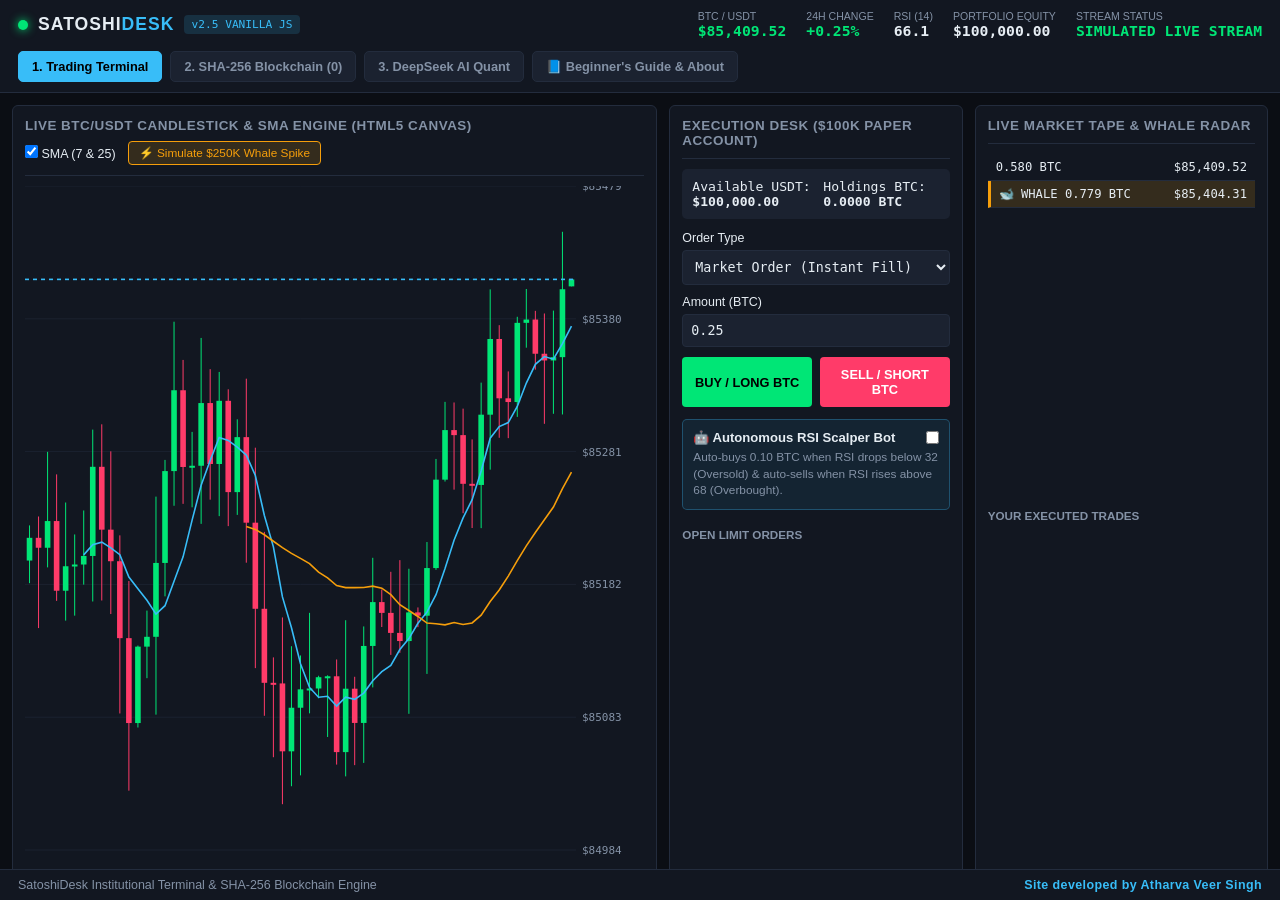
==== index.html @ bb0d8e06 "Add files via upload" ====
<!DOCTYPE html>
<html lang="en">
<head>
  <meta charset="UTF-8" />
  <meta name="viewport" content="width=device-width, initial-scale=1.0" />
  <title>SatoshiDesk | Institutional BTC Terminal & Blockchain Ledger</title>
  <link rel="stylesheet" href="style.css" />
</head>
<body>
  <!-- TOP INSTITUTIONAL HEADER -->
  <header class="topbar">
    <div class="brand">
      <span class="logo-dot"></span>
      <h1>SATOSHI<span>DESK</span></h1>
      <span class="badge">v2.5 VANILLA JS</span>
    </div>

    <div class="ticker-bar">
      <div class="stat">
        <span class="label">BTC / USDT</span>
        <span id="live-price" class="val price-up">$--,---.--</span>
      </div>
      <div class="stat">
        <span class="label">24H CHANGE</span>
        <span id="price-change" class="val">0.00%</span>
      </div>
      <div class="stat">
        <span class="label">RSI (14)</span>
        <span id="live-rsi" class="val">--</span>
      </div>
      <div class="stat">
        <span class="label">PORTFOLIO EQUITY</span>
        <span id="total-equity" class="val">$100,000.00</span>
      </div>
      <div class="stat">
        <span class="label">STREAM STATUS</span>
        <span id="ws-status" class="val">CONNECTING...</span>
      </div>
    </div>

    <nav class="tabs">
      <button class="tab-btn active" data-tab="terminal">1. Trading Terminal</button>
      <button class="tab-btn" data-tab="blockchain">2. SHA-256 Blockchain (<span id="mempool-count">0</span>)</button>
      <button class="tab-btn" data-tab="quant">3. DeepSeek AI Quant</button>
      <a href="guide.html" class="tab-link">📘 Beginner's Guide &amp; About</a>
    </nav>
  </header>

  <!-- TAB 1: LIVE TRADING TERMINAL -->
  <main id="tab-terminal" class="tab-content active">
    <div class="terminal-grid">
      <!-- Left: Custom HTML5 Canvas Chart -->
      <section class="panel chart-panel">
        <div class="panel-header">
          <h2>Live BTC/USDT Candlestick &amp; SMA Engine (HTML5 Canvas)</h2>
          <div class="chart-controls">
            <label><input type="checkbox" id="toggle-sma" checked /> SMA (7 &amp; 25)</label>
            <button id="btn-sim-whale" class="btn-sm">⚡ Simulate $250K Whale Spike</button>
          </div>
        </div>
        <div class="canvas-wrapper">
          <canvas id="btc-chart"></canvas>
        </div>
      </section>

      <!-- Middle: Paper Trading & Algo Bot -->
      <section class="panel trade-panel">
        <div class="panel-header">
          <h2>Execution Desk ($100K Paper Account)</h2>
        </div>
        <div class="balances">
          <div><span>Available USDT:</span> <strong id="bal-usdt">$100,000.00</strong></div>
          <div><span>Holdings BTC:</span> <strong id="bal-btc">0.0000 BTC</strong></div>
        </div>

        <form id="order-form" class="order-form" onsubmit="return false;">
          <div class="form-row">
            <label>Order Type</label>
            <select id="order-type">
              <option value="MARKET">Market Order (Instant Fill)</option>
              <option value="LIMIT">Limit Order (Target Trigger Price)</option>
            </select>
          </div>
          <div class="form-row" id="limit-price-row" style="display:none;">
            <label>Trigger Price (USDT)</label>
            <input type="number" id="order-limit-price" step="0.1" placeholder="e.g. 84500" />
          </div>
          <div class="form-row">
            <label>Amount (BTC)</label>
            <input type="number" id="order-amount" step="0.01" value="0.25" min="0.01" required />
          </div>
          <div class="btn-group">
            <button type="button" id="btn-buy" class="btn btn-buy">BUY / LONG BTC</button>
            <button type="button" id="btn-sell" class="btn btn-sell">SELL / SHORT BTC</button>
          </div>
        </form>

        <div class="bot-box">
          <div class="bot-header">
            <span>🤖 Autonomous RSI Scalper Bot</span>
            <input type="checkbox" id="toggle-bot" />
          </div>
          <p class="bot-desc">Auto-buys 0.10 BTC when RSI drops below 32 (Oversold) &amp; auto-sells when RSI rises above 68 (Overbought).</p>
        </div>

        <div class="sub-header">Open Limit Orders</div>
        <ul id="open-orders-list" class="scroll-list"></ul>
      </section>

      <!-- Right: Live Whale Tape & Trade History -->
      <section class="panel tape-panel">
        <div class="panel-header">
          <h2>Live Market Tape &amp; Whale Radar</h2>
        </div>
        <ul id="whale-tape" class="scroll-list"></ul>
        <div class="sub-header">Your Executed Trades</div>
        <ul id="trade-history" class="scroll-list"></ul>
      </section>
    </div>
  </main>

  <!-- TAB 2: SHA-256 BLOCKCHAIN SETTLEMENT ENGINE -->
  <main id="tab-blockchain" class="tab-content">
    <div class="blockchain-layout">
      <div class="panel mempool-panel">
        <div class="panel-header">
          <h2>Cryptographic Settlement Engine (SHA-256)</h2>
          <button id="btn-mine-block" class="btn btn-buy">⛏️ Mine Pending Block (PoW: 000)</button>
        </div>
        <p class="muted-text">
          Every trade you execute in the Terminal enters the <strong>Unconfirmed Mempool</strong> below.
          Click <em>Mine Pending Block</em> to run a real Proof-of-Work loop finding a cryptographic hash starting with <code>000</code>.
          Click <strong>Tamper Data</strong> on any mined block to see how modifying past transactions invalidates the blockchain!
        </p>
        <div id="mining-status" class="mining-status">Status: Idle — Waiting for block mining command.</div>
        <div class="sub-header">Pending Mempool Transactions</div>
        <ul id="mempool-list" class="scroll-list"></ul>
      </div>

      <div class="panel chain-panel">
        <div class="panel-header">
          <h2>Immutable Blockchain Ledger</h2>
          <span id="chain-validity" class="badge badge-valid">✓ CHAIN CRYPTOGRAPHICALLY VALID</span>
        </div>
        <div id="blockchain-container" class="chain-cards"></div>
      </div>
    </div>
  </main>

  <!-- TAB 3: DEEPSEEK CLOUD AI QUANT -->
  <main id="tab-quant" class="tab-content">
    <div class="quant-layout">
      <div class="panel quant-config">
        <div class="panel-header">
          <h2>DeepSeek Cloud API Configuration</h2>
        </div>
        <p class="muted-text">
          Zero local RAM overhead. Paste a DeepSeek API key (saved privately in your browser's <code>localStorage</code>) OR leave it blank to use the built-in <strong>Deterministic Quantitative Engine</strong>!
        </p>
        <div class="form-row">
          <label>DeepSeek API Key (Optional)</label>
          <input type="password" id="deepseek-key" placeholder="sk-... (Leave blank for Built-in Quant)" />
        </div>
        <div class="form-row">
          <label>Model Endpoint</label>
          <select id="deepseek-model">
            <option value="deepseek-chat">deepseek-chat (DeepSeek-V3 Fast)</option>
            <option value="deepseek-reasoner">deepseek-reasoner (DeepSeek-R1 Reasoning)</option>
          </select>
        </div>
        <button id="btn-run-quant" class="btn btn-buy" style="width:100%; margin-top:12px;">
          🧠 Generate Live Institutional Briefing
        </button>
      </div>

      <div class="panel quant-output">
        <div class="panel-header">
          <h2>Quantitative Telemetry &amp; Strategy Report</h2>
        </div>
        <pre id="quant-report" class="quant-report">Click "Generate Live Institutional Briefing" to analyze live BTC price action, RSI momentum, SMA structure, and portfolio exposure...</pre>
      </div>
    </div>
  </main>

  <!-- BASE FOOTER -->
  <footer class="site-footer">
    <span>SatoshiDesk Institutional Terminal &amp; SHA-256 Blockchain Engine</span>
    <strong>Site developed by Atharva Veer Singh</strong>
  </footer>

  <script src="script.js"></script>
</body>
</html>
---- style.css ----
:root {
  --bg-dark: #0b0e14;
  --bg-panel: #121721;
  --bg-input: #1b2230;
  --border: #232c3d;
  --text-main: #e6edf3;
  --text-muted: #8492a6;
  --green: #00e676;
  --red: #ff3b69;
  --accent: #38bdf8;
  --gold: #f59e0b;
  --font-mono: 'JetBrains Mono', 'Fira Code', Consolas, monospace;
}

* {
  box-sizing: border-box;
  margin: 0;
  padding: 0;
}

body {
  background: var(--bg-dark);
  color: var(--text-main);
  font-family: -apple-system, BlinkMacSystemFont, "Segoe UI", Roboto, sans-serif;
  height: 100vh;
  display: flex;
  flex-direction: column;
  overflow: hidden;
}

body.scrollable-page {
  height: auto;
  min-height: 100vh;
  overflow-y: auto;
}

/* Header & Top Ticker */
.topbar {
  display: flex;
  align-items: center;
  justify-content: space-between;
  padding: 10px 18px;
  background: var(--bg-panel);
  border-bottom: 1px solid var(--border);
  flex-wrap: wrap;
  gap: 12px;
}

.brand {
  display: flex;
  align-items: center;
  gap: 10px;
}

.logo-dot {
  width: 10px;
  height: 10px;
  border-radius: 50%;
  background: var(--green);
  box-shadow: 0 0 10px var(--green);
}

.brand h1 {
  font-size: 1.1rem;
  letter-spacing: 1px;
}
.brand h1 span {
  color: var(--accent);
}

.badge {
  font-size: 0.7rem;
  padding: 3px 7px;
  border-radius: 4px;
  background: rgba(56, 189, 248, 0.15);
  color: var(--accent);
  font-family: var(--font-mono);
}

.badge-valid {
  background: rgba(0, 230, 118, 0.15);
  color: var(--green);
}
.badge-invalid {
  background: rgba(255, 59, 105, 0.2);
  color: var(--red);
}

.ticker-bar {
  display: flex;
  gap: 20px;
  flex-wrap: wrap;
}

.stat {
  display: flex;
  flex-direction: column;
}
.stat .label {
  font-size: 0.66rem;
  color: var(--text-muted);
}
.stat .val {
  font-family: var(--font-mono);
  font-size: 0.92rem;
  font-weight: 700;
}

.price-up { color: var(--green); }
.price-down { color: var(--red); }

/* Navigation Tabs & Links */
.tabs {
  display: flex;
  gap: 8px;
  align-items: center;
  flex-wrap: wrap;
}
.tab-btn, .tab-link {
  background: var(--bg-input);
  color: var(--text-muted);
  border: 1px solid var(--border);
  padding: 7px 13px;
  border-radius: 5px;
  cursor: pointer;
  font-size: 0.8rem;
  font-weight: 600;
  text-decoration: none;
  display: inline-block;
}
.tab-btn:hover, .tab-link:hover {
  border-color: var(--accent);
  color: var(--text-main);
}
.tab-btn.active, .tab-link.active-link {
  background: var(--accent);
  color: #000;
  border-color: var(--accent);
}

/* Main Tab Views */
.tab-content {
  display: none;
  flex: 1;
  padding: 12px;
  overflow-y: auto;
}
.tab-content.active {
  display: block;
}

.terminal-grid {
  display: grid;
  grid-template-columns: 2.2fr 1fr 1fr;
  gap: 12px;
  height: calc(100vh - 118px);
}

.panel {
  background: var(--bg-panel);
  border: 1px solid var(--border);
  border-radius: 6px;
  padding: 12px;
  display: flex;
  flex-direction: column;
  overflow: hidden;
}

.panel-header {
  display: flex;
  justify-content: space-between;
  align-items: center;
  padding-bottom: 10px;
  margin-bottom: 10px;
  border-bottom: 1px solid var(--border);
  gap: 8px;
  flex-wrap: wrap;
}
.panel-header h2 {
  font-size: 0.84rem;
  text-transform: uppercase;
  letter-spacing: 0.5px;
  color: var(--text-muted);
}

.chart-controls {
  display: flex;
  align-items: center;
  gap: 12px;
  font-size: 0.78rem;
}

.canvas-wrapper {
  flex: 1;
  position: relative;
  min-height: 280px;
}
#btc-chart {
  width: 100%;
  height: 100%;
  display: block;
}

/* Trading Controls */
.balances {
  background: var(--bg-input);
  padding: 10px;
  border-radius: 5px;
  font-size: 0.82rem;
  display: flex;
  justify-content: space-between;
  margin-bottom: 12px;
  font-family: var(--font-mono);
}

.form-row {
  display: flex;
  flex-direction: column;
  gap: 5px;
  margin-bottom: 10px;
  font-size: 0.78rem;
}
.form-row input, .form-row select {
  background: var(--bg-input);
  border: 1px solid var(--border);
  color: var(--text-main);
  padding: 8px;
  border-radius: 4px;
  font-family: var(--font-mono);
}

.btn-group {
  display: grid;
  grid-template-columns: 1fr 1fr;
  gap: 8px;
  margin-bottom: 12px;
}
.btn {
  padding: 10px;
  border: none;
  border-radius: 4px;
  font-weight: 700;
  cursor: pointer;
  font-size: 0.8rem;
}
.btn-buy { background: var(--green); color: #000; }
.btn-sell { background: var(--red); color: #fff; }
.btn-sm {
  padding: 4px 10px;
  font-size: 0.74rem;
  border-radius: 4px;
  border: 1px solid var(--gold);
  background: rgba(245, 158, 11, 0.15);
  color: var(--gold);
  cursor: pointer;
}

.bot-box {
  background: rgba(56, 189, 248, 0.08);
  border: 1px solid rgba(56, 189, 248, 0.3);
  padding: 10px;
  border-radius: 5px;
  margin-bottom: 10px;
}
.bot-header {
  display: flex;
  justify-content: space-between;
  font-weight: 600;
  font-size: 0.82rem;
  margin-bottom: 4px;
}
.bot-desc {
  font-size: 0.74rem;
  color: var(--text-muted);
  line-height: 1.4;
}

.sub-header {
  font-size: 0.73rem;
  text-transform: uppercase;
  color: var(--text-muted);
  margin: 8px 0 6px;
  font-weight: 600;
}

.scroll-list {
  list-style: none;
  overflow-y: auto;
  flex: 1;
  font-family: var(--font-mono);
  font-size: 0.76rem;
}
.scroll-list li {
  padding: 6px 8px;
  border-bottom: 1px solid var(--border);
  display: flex;
  justify-content: space-between;
}
.whale-item {
  background: rgba(245, 158, 11, 0.15);
  border-left: 3px solid var(--gold);
}

/* Blockchain & Quant Tabs */
.blockchain-layout, .quant-layout {
  display: grid;
  grid-template-columns: 1fr 1.6fr;
  gap: 12px;
  height: calc(100vh - 118px);
}
.muted-text {
  font-size: 0.82rem;
  color: var(--text-muted);
  line-height: 1.5;
  margin-bottom: 12px;
}
.mining-status {
  font-family: var(--font-mono);
  font-size: 0.8rem;
  padding: 8px;
  background: var(--bg-input);
  border-radius: 4px;
  color: var(--accent);
  margin-bottom: 10px;
}
.chain-cards {
  display: flex;
  flex-direction: column;
  gap: 10px;
  overflow-y: auto;
}
.block-card {
  background: var(--bg-input);
  border: 1px solid var(--border);
  border-left: 4px solid var(--green);
  padding: 10px;
  border-radius: 5px;
  font-family: var(--font-mono);
  font-size: 0.76rem;
  line-height: 1.5;
}
.block-card.tampered {
  border-left-color: var(--red);
  background: rgba(255, 59, 105, 0.12);
}
.quant-report {
  font-family: var(--font-mono);
  font-size: 0.83rem;
  line-height: 1.6;
  white-space: pre-wrap;
  color: var(--text-main);
  overflow-y: auto;
  flex: 1;
  background: var(--bg-input);
  padding: 12px;
  border-radius: 5px;
}

/* Guide Page Layout */
.guide-wrapper {
  max-width: 1200px;
  margin: 0 auto;
  padding: 24px 18px;
  flex: 1;
}
.hero-card {
  background: linear-gradient(135deg, rgba(56, 189, 248, 0.12), rgba(0, 230, 118, 0.08));
  border: 1px solid var(--border);
  border-radius: 8px;
  padding: 22px;
  margin-bottom: 20px;
}
.hero-card h2 {
  font-size: 1.35rem;
  margin-bottom: 10px;
  color: var(--accent);
}
.hero-card p {
  font-size: 0.94rem;
  line-height: 1.6;
  color: var(--text-main);
}
.guide-grid {
  display: grid;
  grid-template-columns: repeat(auto-fit, minmax(340px, 1fr));
  gap: 16px;
}
.guide-card {
  background: var(--bg-panel);
  border: 1px solid var(--border);
  border-radius: 8px;
  padding: 18px;
}
.guide-card h3 {
  font-size: 1rem;
  color: var(--green);
  margin-bottom: 10px;
}
.guide-card p {
  font-size: 0.85rem;
  color: var(--text-muted);
  line-height: 1.5;
  margin-bottom: 12px;
}
.guide-card ul {
  padding-left: 18px;
  font-size: 0.84rem;
  line-height: 1.6;
}
.guide-card li {
  margin-bottom: 6px;
}

/* Footer Credit */
.site-footer {
  background: var(--bg-panel);
  border-top: 1px solid var(--border);
  padding: 8px 18px;
  display: flex;
  justify-content: space-between;
  align-items: center;
  font-size: 0.78rem;
  color: var(--text-muted);
}
.site-footer strong {
  color: var(--accent);
  letter-spacing: 0.4px;
}

@media (max-width: 960px) {
  body {
    height: auto;
    overflow-y: auto;
  }
  .terminal-grid, .blockchain-layout, .quant-layout {
    grid-template-columns: 1fr;
    height: auto;
  }
}
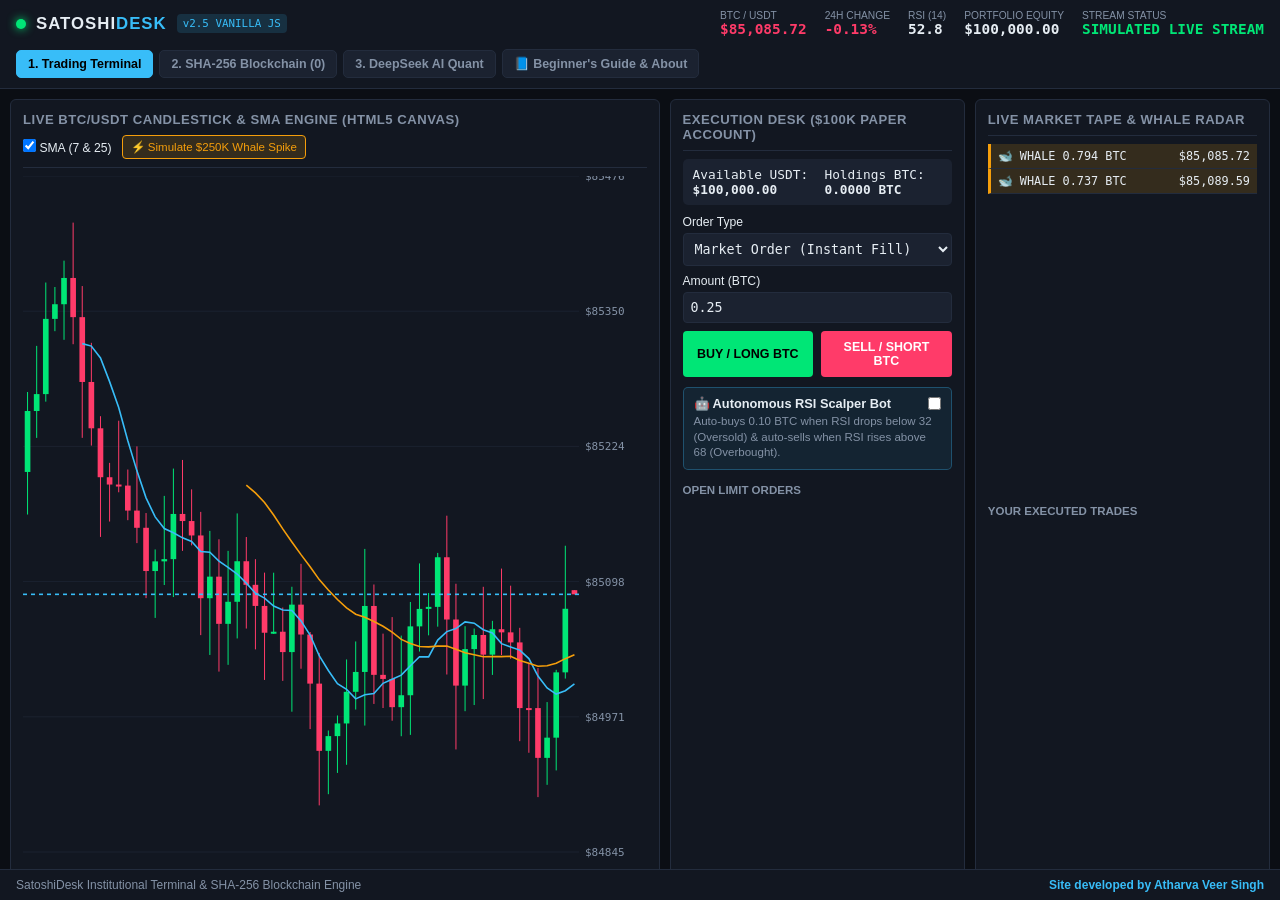
==== commit ceec1f3f: "Add favicon link to index.html Added favicon link to the head section of the HTML." ====
--- a/index.html
+++ b/index.html
@@ -5,6 +5,7 @@
   <meta name="viewport" content="width=device-width, initial-scale=1.0" />
   <title>SatoshiDesk | Institutional BTC Terminal & Blockchain Ledger</title>
   <link rel="stylesheet" href="style.css" />
+  <link rel="icon" type="image/jpeg" href="favicon.jpg">
 </head>
 <body>
   <!-- TOP INSTITUTIONAL HEADER -->
@@ -190,4 +191,4 @@
 
   <script src="script.js"></script>
 </body>
-</html>+</html>
--- a/style.css
+++ b/style.css
@@ -39,7 +39,7 @@
   display: flex;
   align-items: center;
   justify-content: space-between;
-  padding: 10px 18px;
+  padding: 10px 16px;
   background: var(--bg-panel);
   border-bottom: 1px solid var(--border);
   flex-wrap: wrap;
@@ -61,7 +61,7 @@
 }
 
 .brand h1 {
-  font-size: 1.1rem;
+  font-size: 1.05rem;
   letter-spacing: 1px;
 }
 .brand h1 span {
@@ -69,8 +69,8 @@
 }
 
 .badge {
-  font-size: 0.7rem;
-  padding: 3px 7px;
+  font-size: 0.68rem;
+  padding: 3px 6px;
   border-radius: 4px;
   background: rgba(56, 189, 248, 0.15);
   color: var(--accent);
@@ -88,7 +88,7 @@
 
 .ticker-bar {
   display: flex;
-  gap: 20px;
+  gap: 18px;
   flex-wrap: wrap;
 }
 
@@ -97,22 +97,22 @@
   flex-direction: column;
 }
 .stat .label {
-  font-size: 0.66rem;
+  font-size: 0.64rem;
   color: var(--text-muted);
 }
 .stat .val {
   font-family: var(--font-mono);
-  font-size: 0.92rem;
+  font-size: 0.9rem;
   font-weight: 700;
 }
 
 .price-up { color: var(--green); }
 .price-down { color: var(--red); }
 
-/* Navigation Tabs & Links */
+/* Navigation Tabs */
 .tabs {
   display: flex;
-  gap: 8px;
+  gap: 6px;
   align-items: center;
   flex-wrap: wrap;
 }
@@ -120,10 +120,10 @@
   background: var(--bg-input);
   color: var(--text-muted);
   border: 1px solid var(--border);
-  padding: 7px 13px;
+  padding: 6px 11px;
   border-radius: 5px;
   cursor: pointer;
-  font-size: 0.8rem;
+  font-size: 0.78rem;
   font-weight: 600;
   text-decoration: none;
   display: inline-block;
@@ -138,11 +138,11 @@
   border-color: var(--accent);
 }
 
-/* Main Tab Views */
+/* Main Views */
 .tab-content {
   display: none;
   flex: 1;
-  padding: 12px;
+  padding: 10px;
   overflow-y: auto;
 }
 .tab-content.active {
@@ -152,8 +152,8 @@
 .terminal-grid {
   display: grid;
   grid-template-columns: 2.2fr 1fr 1fr;
-  gap: 12px;
-  height: calc(100vh - 118px);
+  gap: 10px;
+  height: calc(100vh - 110px);
 }
 
 .panel {
@@ -170,14 +170,14 @@
   display: flex;
   justify-content: space-between;
   align-items: center;
-  padding-bottom: 10px;
-  margin-bottom: 10px;
+  padding-bottom: 8px;
+  margin-bottom: 8px;
   border-bottom: 1px solid var(--border);
   gap: 8px;
   flex-wrap: wrap;
 }
 .panel-header h2 {
-  font-size: 0.84rem;
+  font-size: 0.82rem;
   text-transform: uppercase;
   letter-spacing: 0.5px;
   color: var(--text-muted);
@@ -186,14 +186,14 @@
 .chart-controls {
   display: flex;
   align-items: center;
-  gap: 12px;
-  font-size: 0.78rem;
+  gap: 10px;
+  font-size: 0.76rem;
 }
 
 .canvas-wrapper {
   flex: 1;
   position: relative;
-  min-height: 280px;
+  min-height: 260px;
 }
 #btc-chart {
   width: 100%;
@@ -204,27 +204,27 @@
 /* Trading Controls */
 .balances {
   background: var(--bg-input);
-  padding: 10px;
+  padding: 8px 10px;
   border-radius: 5px;
-  font-size: 0.82rem;
-  display: flex;
-  justify-content: space-between;
-  margin-bottom: 12px;
+  font-size: 0.8rem;
+  display: flex;
+  justify-content: space-between;
+  margin-bottom: 10px;
   font-family: var(--font-mono);
 }
 
 .form-row {
   display: flex;
   flex-direction: column;
-  gap: 5px;
-  margin-bottom: 10px;
-  font-size: 0.78rem;
+  gap: 4px;
+  margin-bottom: 8px;
+  font-size: 0.76rem;
 }
 .form-row input, .form-row select {
   background: var(--bg-input);
   border: 1px solid var(--border);
   color: var(--text-main);
-  padding: 8px;
+  padding: 7px;
   border-radius: 4px;
   font-family: var(--font-mono);
 }
@@ -233,21 +233,21 @@
   display: grid;
   grid-template-columns: 1fr 1fr;
   gap: 8px;
-  margin-bottom: 12px;
+  margin-bottom: 10px;
 }
 .btn {
-  padding: 10px;
+  padding: 9px;
   border: none;
   border-radius: 4px;
   font-weight: 700;
   cursor: pointer;
-  font-size: 0.8rem;
+  font-size: 0.78rem;
 }
 .btn-buy { background: var(--green); color: #000; }
 .btn-sell { background: var(--red); color: #fff; }
 .btn-sm {
-  padding: 4px 10px;
-  font-size: 0.74rem;
+  padding: 4px 8px;
+  font-size: 0.72rem;
   border-radius: 4px;
   border: 1px solid var(--gold);
   background: rgba(245, 158, 11, 0.15);
@@ -258,28 +258,28 @@
 .bot-box {
   background: rgba(56, 189, 248, 0.08);
   border: 1px solid rgba(56, 189, 248, 0.3);
-  padding: 10px;
+  padding: 8px 10px;
   border-radius: 5px;
-  margin-bottom: 10px;
+  margin-bottom: 8px;
 }
 .bot-header {
   display: flex;
   justify-content: space-between;
   font-weight: 600;
-  font-size: 0.82rem;
-  margin-bottom: 4px;
+  font-size: 0.8rem;
+  margin-bottom: 3px;
 }
 .bot-desc {
-  font-size: 0.74rem;
-  color: var(--text-muted);
-  line-height: 1.4;
+  font-size: 0.72rem;
+  color: var(--text-muted);
+  line-height: 1.35;
 }
 
 .sub-header {
-  font-size: 0.73rem;
+  font-size: 0.72rem;
   text-transform: uppercase;
   color: var(--text-muted);
-  margin: 8px 0 6px;
+  margin: 6px 0 4px;
   font-weight: 600;
 }
 
@@ -288,10 +288,10 @@
   overflow-y: auto;
   flex: 1;
   font-family: var(--font-mono);
-  font-size: 0.76rem;
+  font-size: 0.74rem;
 }
 .scroll-list li {
-  padding: 6px 8px;
+  padding: 5px 7px;
   border-bottom: 1px solid var(--border);
   display: flex;
   justify-content: space-between;
@@ -301,43 +301,43 @@
   border-left: 3px solid var(--gold);
 }
 
-/* Blockchain & Quant Tabs */
+/* Blockchain & Quant */
 .blockchain-layout, .quant-layout {
   display: grid;
   grid-template-columns: 1fr 1.6fr;
-  gap: 12px;
-  height: calc(100vh - 118px);
+  gap: 10px;
+  height: calc(100vh - 110px);
 }
 .muted-text {
-  font-size: 0.82rem;
+  font-size: 0.8rem;
   color: var(--text-muted);
   line-height: 1.5;
-  margin-bottom: 12px;
+  margin-bottom: 10px;
 }
 .mining-status {
   font-family: var(--font-mono);
-  font-size: 0.8rem;
-  padding: 8px;
+  font-size: 0.78rem;
+  padding: 7px;
   background: var(--bg-input);
   border-radius: 4px;
   color: var(--accent);
-  margin-bottom: 10px;
+  margin-bottom: 8px;
 }
 .chain-cards {
   display: flex;
   flex-direction: column;
-  gap: 10px;
+  gap: 8px;
   overflow-y: auto;
 }
 .block-card {
   background: var(--bg-input);
   border: 1px solid var(--border);
   border-left: 4px solid var(--green);
-  padding: 10px;
+  padding: 9px;
   border-radius: 5px;
   font-family: var(--font-mono);
-  font-size: 0.76rem;
-  line-height: 1.5;
+  font-size: 0.74rem;
+  line-height: 1.45;
 }
 .block-card.tampered {
   border-left-color: var(--red);
@@ -345,89 +345,91 @@
 }
 .quant-report {
   font-family: var(--font-mono);
-  font-size: 0.83rem;
-  line-height: 1.6;
+  font-size: 0.8rem;
+  line-height: 1.55;
   white-space: pre-wrap;
   color: var(--text-main);
   overflow-y: auto;
   flex: 1;
   background: var(--bg-input);
-  padding: 12px;
+  padding: 10px;
   border-radius: 5px;
 }
 
-/* Guide Page Layout */
+/* Guide Page */
 .guide-wrapper {
-  max-width: 1200px;
+  max-width: 1160px;
   margin: 0 auto;
-  padding: 24px 18px;
+  padding: 20px 16px;
   flex: 1;
 }
 .hero-card {
   background: linear-gradient(135deg, rgba(56, 189, 248, 0.12), rgba(0, 230, 118, 0.08));
   border: 1px solid var(--border);
   border-radius: 8px;
-  padding: 22px;
-  margin-bottom: 20px;
+  padding: 20px;
+  margin-bottom: 16px;
 }
 .hero-card h2 {
-  font-size: 1.35rem;
-  margin-bottom: 10px;
+  font-size: 1.25rem;
+  margin-bottom: 8px;
   color: var(--accent);
 }
 .hero-card p {
-  font-size: 0.94rem;
-  line-height: 1.6;
+  font-size: 0.9rem;
+  line-height: 1.55;
   color: var(--text-main);
 }
 .guide-grid {
   display: grid;
-  grid-template-columns: repeat(auto-fit, minmax(340px, 1fr));
-  gap: 16px;
+  grid-template-columns: repeat(auto-fit, minmax(320px, 1fr));
+  gap: 14px;
 }
 .guide-card {
   background: var(--bg-panel);
   border: 1px solid var(--border);
   border-radius: 8px;
-  padding: 18px;
+  padding: 16px;
 }
 .guide-card h3 {
-  font-size: 1rem;
+  font-size: 0.95rem;
   color: var(--green);
+  margin-bottom: 8px;
+}
+.guide-card p {
+  font-size: 0.82rem;
+  color: var(--text-muted);
+  line-height: 1.45;
   margin-bottom: 10px;
 }
-.guide-card p {
-  font-size: 0.85rem;
-  color: var(--text-muted);
-  line-height: 1.5;
-  margin-bottom: 12px;
-}
 .guide-card ul {
-  padding-left: 18px;
-  font-size: 0.84rem;
-  line-height: 1.6;
+  padding-left: 16px;
+  font-size: 0.81rem;
+  line-height: 1.55;
 }
 .guide-card li {
-  margin-bottom: 6px;
-}
-
-/* Footer Credit */
+  margin-bottom: 5px;
+}
+
+/* Footer */
 .site-footer {
   background: var(--bg-panel);
   border-top: 1px solid var(--border);
-  padding: 8px 18px;
-  display: flex;
-  justify-content: space-between;
-  align-items: center;
-  font-size: 0.78rem;
-  color: var(--text-muted);
+  padding: 8px 16px;
+  display: flex;
+  justify-content: space-between;
+  align-items: center;
+  font-size: 0.75rem;
+  color: var(--text-muted);
+  flex-wrap: wrap;
+  gap: 6px;
 }
 .site-footer strong {
   color: var(--accent);
-  letter-spacing: 0.4px;
-}
-
-@media (max-width: 960px) {
+}
+
+/* RESPONSIVE MEDIA QUERIES FOR TABLETS & MOBILE */
+@media (max-width: 1024px) {
   body {
     height: auto;
     overflow-y: auto;
@@ -436,4 +438,27 @@
     grid-template-columns: 1fr;
     height: auto;
   }
+  .panel {
+    min-height: 380px;
+  }
+}
+
+@media (max-width: 600px) {
+  .topbar {
+    flex-direction: column;
+    align-items: flex-start;
+  }
+  .ticker-bar {
+    gap: 12px;
+  }
+  .tabs {
+    width: 100%;
+    justify-content: space-between;
+  }
+  .tab-btn, .tab-link {
+    flex: 1;
+    text-align: center;
+    padding: 6px 4px;
+    font-size: 0.72rem;
+  }
 }
